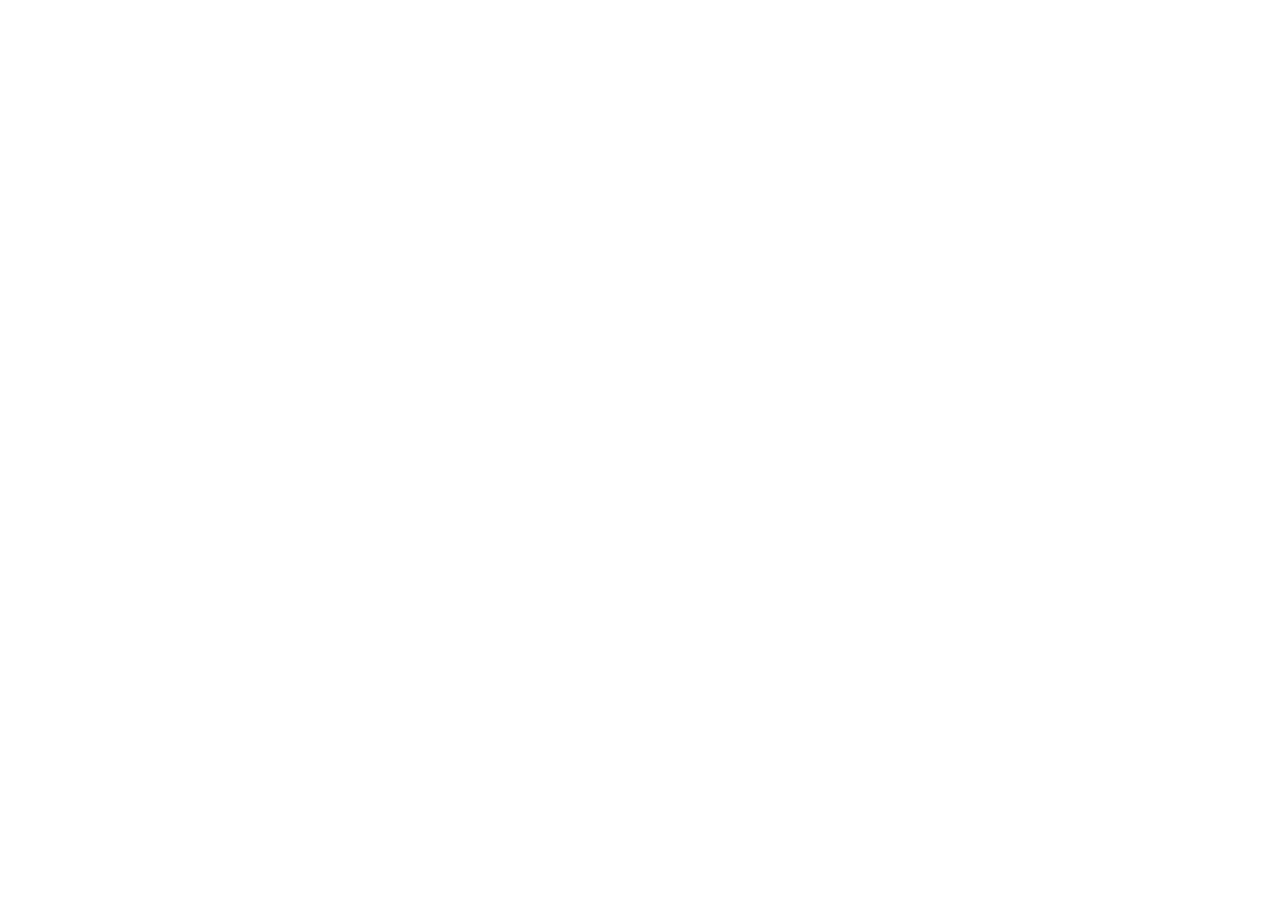
==== about.html @ 7eb4f056 "Add html portfolio with 4 pages" ====
<!DOCTYPE html>
<html lang="en">
<head>
    <meta charset="UTF-8">
    <meta name="viewport" content="width=device-width, initial-scale=1.0">
    <title>About me</title>
</head>
<body>
    
</body>
</html>
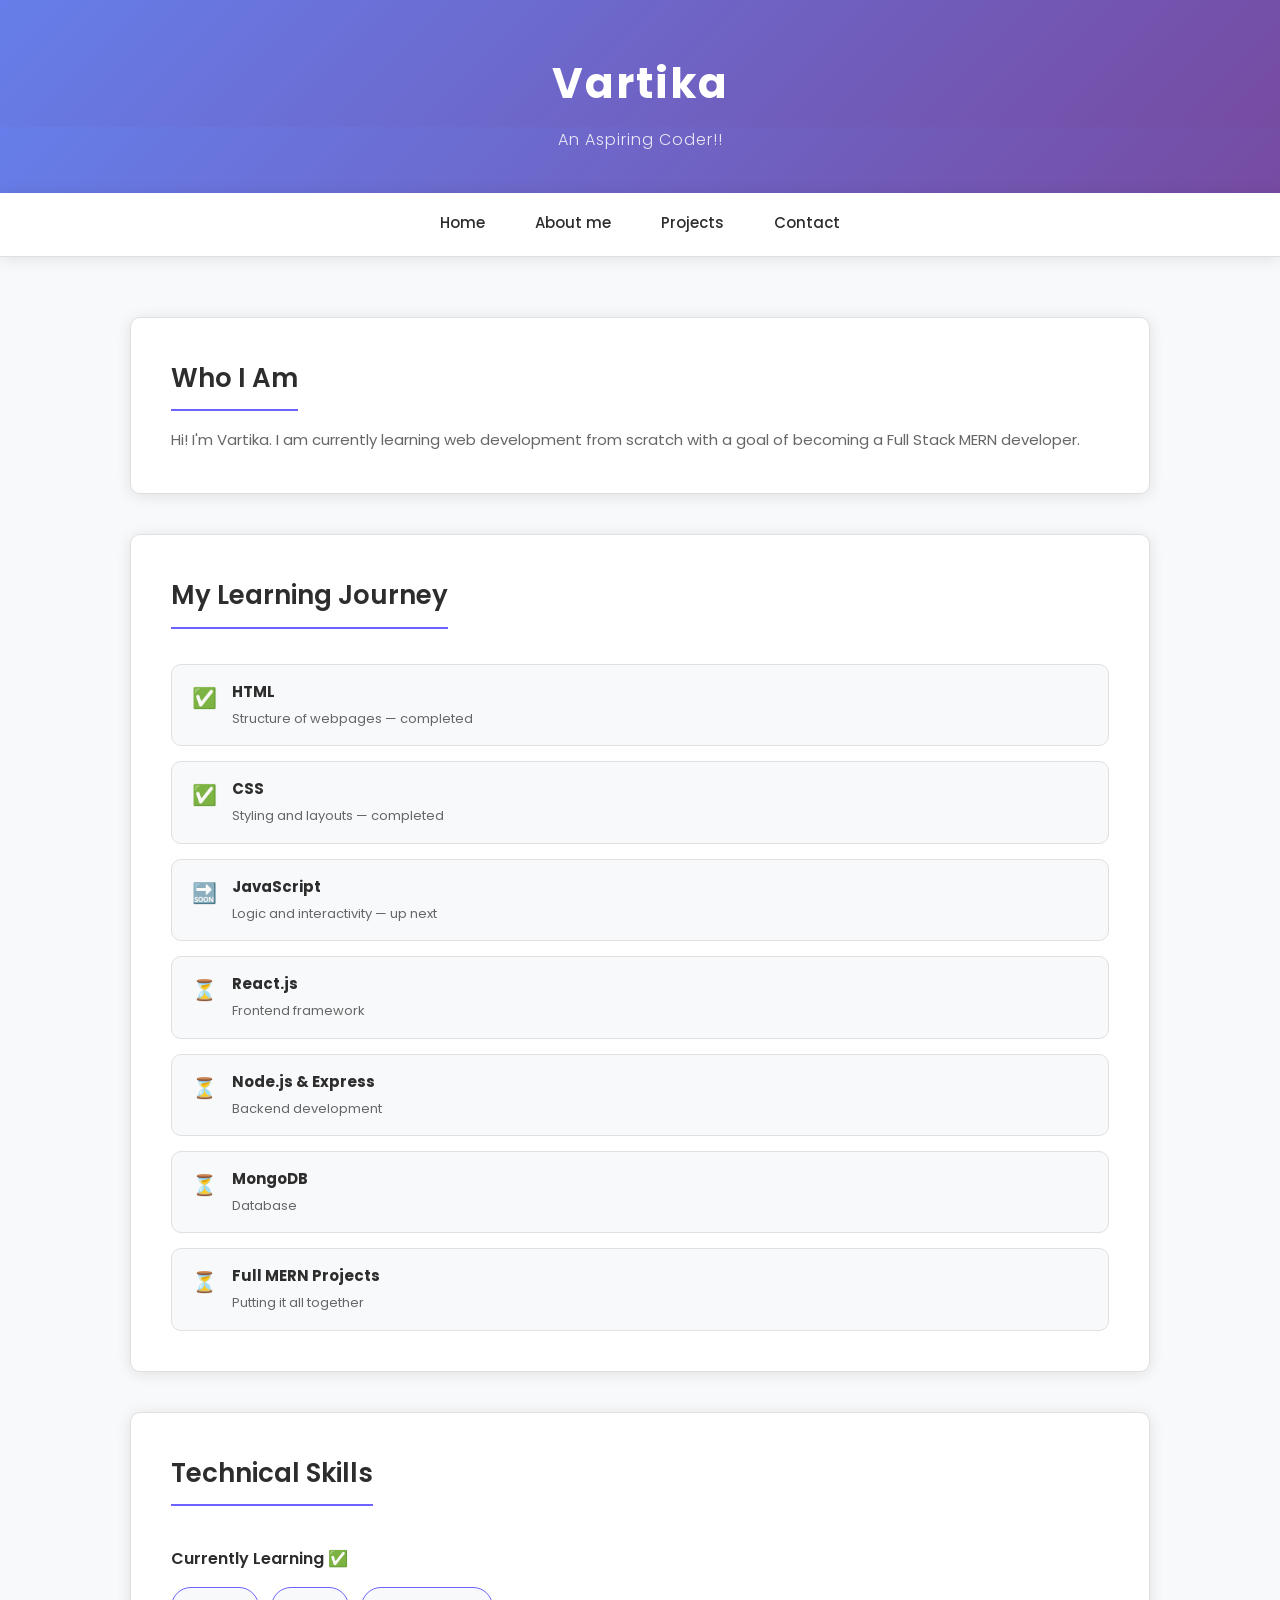
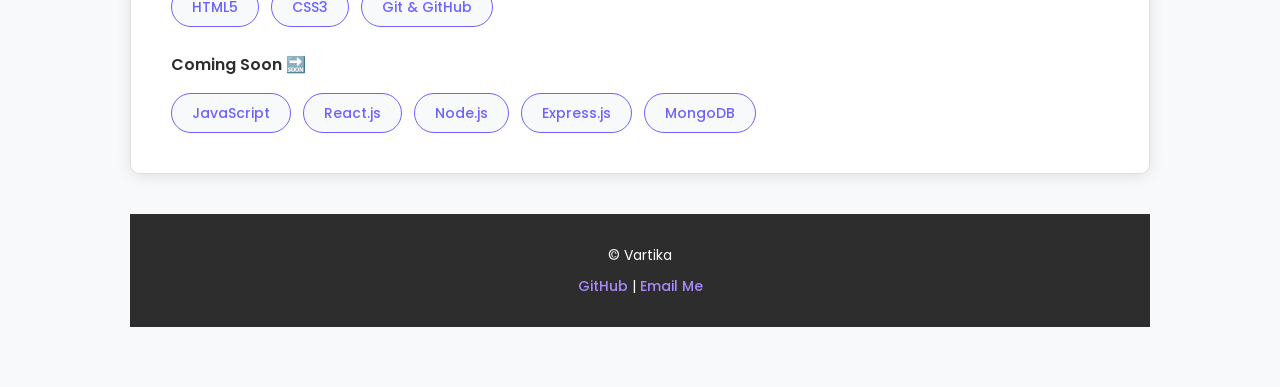
==== commit e7406256: "Complete CSS for all 4 pages" ====
--- a/about.html
+++ b/about.html
@@ -3,9 +3,123 @@
 <head>
     <meta charset="UTF-8">
     <meta name="viewport" content="width=device-width, initial-scale=1.0">
-    <title>About me</title>
+    <title>About Me — Vartika</title>
+    <link rel="stylesheet" href="style.css" />
+    <link href="https://fonts.googleapis.com/css2?family=Poppins:wght@300;400;500;600;700&display=swap" rel="stylesheet" />
 </head>
 <body>
-    
+
+    <!-- NAME & TAGLINE -->
+    <h1>Vartika</h1>
+    <p>An Aspiring Coder!!</p>
+
+    <!-- HEADER -->
+    <header>
+        <nav>
+            <a href="index.html">Home</a>
+            <a href="about.html">About me</a>
+            <a href="projects.html">Projects</a>
+            <a href="contact.html">Contact</a>
+        </nav>
+    </header>
+
+    <!-- MAIN -->
+    <main>
+
+        <!-- Who I am -->
+        <section>
+            <h2>Who I Am</h2>
+            <p>
+                Hi! I'm Vartika. I am currently learning web development
+                from scratch with a goal of becoming a Full Stack MERN
+                developer.
+            </p>
+        </section>
+
+        <!-- Learning Journey -->
+        <section>
+            <h2>My Learning Journey</h2>
+            <ol class="journey-list">
+                <li>
+                    <span class="done">✅</span>
+                    <div>
+                        <strong>HTML</strong>
+                        <p>Structure of webpages — completed</p>
+                    </div>
+                </li>
+                <li>
+                    <span class="done">✅</span>
+                    <div>
+                        <strong>CSS</strong>
+                        <p>Styling and layouts — completed</p>
+                    </div>
+                </li>
+                <li>
+                    <span class="current">🔜</span>
+                    <div>
+                        <strong>JavaScript</strong>
+                        <p>Logic and interactivity — up next</p>
+                    </div>
+                </li>
+                <li>
+                    <span>⏳</span>
+                    <div>
+                        <strong>React.js</strong>
+                        <p>Frontend framework</p>
+                    </div>
+                </li>
+                <li>
+                    <span>⏳</span>
+                    <div>
+                        <strong>Node.js & Express</strong>
+                        <p>Backend development</p>
+                    </div>
+                </li>
+                <li>
+                    <span>⏳</span>
+                    <div>
+                        <strong>MongoDB</strong>
+                        <p>Database</p>
+                    </div>
+                </li>
+                <li>
+                    <span>⏳</span>
+                    <div>
+                        <strong>Full MERN Projects</strong>
+                        <p>Putting it all together</p>
+                    </div>
+                </li>
+            </ol>
+        </section>
+
+        <!-- Technical Skills -->
+        <section>
+            <h2>Technical Skills</h2>
+
+            <h3 class="skills-heading">Currently Learning ✅</h3>
+            <ul>
+                <li>HTML5</li>
+                <li>CSS3</li>
+                <li>Git & GitHub</li>
+            </ul>
+
+            <h3 class="skills-heading">Coming Soon 🔜</h3>
+            <ul>
+                <li>JavaScript</li>
+                <li>React.js</li>
+                <li>Node.js</li>
+                <li>Express.js</li>
+                <li>MongoDB</li>
+            </ul>
+        </section>
+
+    <footer>
+        <p>&copy; Vartika</p>
+        <p>
+            <a href="https://github.com/Vartika1930" target="_blank">GitHub</a> |
+            <a href="mailto:vartikapandey1930@email.com">Email Me</a>
+        </p>
+    </footer>
+
 </body>
 </html>
--- a/style.css
+++ b/style.css
@@ -0,0 +1,554 @@
+/* ===== RESET ===== */
+* {
+    margin: 0;
+    padding: 0;
+    box-sizing: border-box;
+}
+
+/* ===== VARIABLES ===== */
+:root {
+    --primary: #6c63ff;
+    --primary-dark: #5548e0;
+    --text-dark: #2d2d2d;
+    --text-light: #666666;
+    --bg-light: #f8f9fa;
+    --white: #ffffff;
+    --border: #e0e0e0;
+    --shadow: 0 2px 15px rgba(0, 0, 0, 0.1);
+    --radius: 10px;
+}
+
+/* ===== BASE ===== */
+body {
+    font-family: 'Poppins', sans-serif;
+    background-color: var(--bg-light);
+    color: var(--text-dark);
+    line-height: 1.6;
+}
+
+a {
+    text-decoration: none;
+    color: var(--primary);
+    transition: color 0.3s ease;
+}
+
+a:hover {
+    color: var(--primary-dark);
+}
+
+/* ===== NAME & TAGLINE ===== */
+body > h1 {
+    text-align: center;
+    font-size: 42px;
+    font-weight: 700;
+    color: var(--white);
+    background: linear-gradient(135deg, #667eea, #764ba2);
+    padding: 50px 20px 10px 20px;
+    letter-spacing: 2px;
+}
+
+body > p {
+    text-align: center;
+    font-size: 16px;
+    color: rgba(255, 255, 255, 0.85);
+    background: linear-gradient(135deg, #667eea, #764ba2);
+    padding: 0 20px 40px 20px;
+    font-weight: 300;
+    letter-spacing: 1px;
+}
+
+/* ===== HEADER & NAV ===== */
+header {
+    background-color: var(--white);
+    border-bottom: 1px solid var(--border);
+    box-shadow: var(--shadow);
+    position: sticky;
+    top: 0;
+    z-index: 100;
+}
+
+nav {
+    display: flex;
+    justify-content: center;
+    gap: 10px;
+    padding: 0 40px;
+    max-width: 1100px;
+    margin: 0 auto;
+}
+
+nav a {
+    display: inline-block;
+    padding: 18px 20px;
+    font-size: 15px;
+    font-weight: 500;
+    color: var(--text-dark);
+    border-bottom: 3px solid transparent;
+    transition: all 0.3s ease;
+}
+
+nav a:hover {
+    color: var(--primary);
+    border-bottom: 3px solid var(--primary);
+}
+
+/* ===== MAIN ===== */
+main {
+    max-width: 1100px;
+    margin: 60px auto;
+    padding: 0 40px;
+    display: flex;
+    flex-direction: column;
+    gap: 40px;
+}
+
+/* ===== SECTIONS ===== */
+section {
+    background-color: var(--white);
+    border-radius: var(--radius);
+    padding: 40px;
+    box-shadow: var(--shadow);
+    border: 1px solid var(--border);
+}
+
+section h2 {
+    font-size: 26px;
+    font-weight: 600;
+    color: var(--text-dark);
+    margin-bottom: 15px;
+    padding-bottom: 10px;
+    border-bottom: 2px solid var(--primary);
+    display: inline-block;
+}
+
+section p {
+    font-size: 15px;
+    color: var(--text-light);
+    line-height: 1.8;
+}
+
+section p a {
+    font-weight: 600;
+    color: var(--primary);
+    border-bottom: 1px dashed var(--primary);
+    padding-bottom: 2px;
+}
+
+section p a:hover {
+    color: var(--primary-dark);
+    border-bottom: 1px solid var(--primary-dark);
+}
+
+/* ===== SKILLS LIST ===== */
+ul {
+    list-style: none;
+    display: flex;
+    flex-wrap: wrap;
+    gap: 12px;
+    margin-top: 15px;
+}
+
+ul li {
+    background-color: var(--bg-light);
+    color: var(--primary);
+    border: 1px solid var(--primary);
+    padding: 8px 20px;
+    border-radius: 50px;
+    font-size: 14px;
+    font-weight: 500;
+    transition: all 0.3s ease;
+    cursor: default;
+}
+
+ul li:hover {
+    background-color: var(--primary);
+    color: var(--white);
+    transform: translateY(-3px);
+    box-shadow: 0 5px 15px rgba(108, 99, 255, 0.3);
+}
+
+/* ===== GOAL BOX ===== */
+.goal-box {
+    background: linear-gradient(135deg, #f5f7ff, #e8e6ff);
+    border-left: 4px solid var(--primary);
+    padding: 25px 30px;
+    border-radius: var(--radius);
+    font-size: 15px;
+    line-height: 1.9;
+    color: var(--text-dark);
+    margin-top: 15px;
+}
+
+/* ===== FOOTER ===== */
+footer {
+    background-color: var(--text-dark);
+    color: var(--white);
+    text-align: center;
+    padding: 30px 20px;
+    font-size: 14px;
+    display: flex;
+    flex-direction: column;
+    gap: 8px;
+}
+
+footer a {
+    color: #a78bfa;
+    font-weight: 500;
+    transition: color 0.3s ease;
+}
+
+footer a:hover {
+    color: var(--white);
+}
+
+/* ================================================
+   ABOUT PAGE
+   ================================================ */
+
+.journey-list {
+    list-style: none;
+    display: flex;
+    flex-direction: column;
+    gap: 15px;
+    margin-top: 20px;
+}
+
+.journey-list li {
+    display: flex;
+    align-items: flex-start;
+    gap: 15px;
+    background-color: var(--bg-light);
+    padding: 15px 20px;
+    border-radius: var(--radius);
+    border: 1px solid var(--border);
+    transition: all 0.3s ease;
+}
+
+.journey-list li:hover {
+    border-color: var(--primary);
+    box-shadow: 0 3px 10px rgba(108, 99, 255, 0.1);
+    transform: translateX(5px);
+}
+
+.journey-list li span {
+    font-size: 20px;
+    margin-top: 2px;
+}
+
+.journey-list li strong {
+    font-size: 15px;
+    color: var(--text-dark);
+    display: block;
+    margin-bottom: 3px;
+}
+
+.journey-list li p {
+    font-size: 13px;
+    color: var(--text-light);
+    margin: 0;
+}
+
+.skills-heading {
+    font-size: 16px;
+    font-weight: 600;
+    color: var(--text-dark);
+    margin: 25px 0 10px 0;
+}
+
+/* ================================================
+   PROJECTS PAGE
+   ================================================ */
+
+.table-wrapper {
+    overflow-x: auto;
+    margin-top: 20px;
+    border-radius: var(--radius);
+    border: 1px solid var(--border);
+}
+
+table {
+    width: 100%;
+    border-collapse: collapse;
+    font-size: 14px;
+}
+
+thead {
+    background: linear-gradient(135deg, #667eea, #764ba2);
+    color: var(--white);
+}
+
+thead th {
+    padding: 15px 20px;
+    text-align: left;
+    font-weight: 600;
+    font-size: 14px;
+    white-space: nowrap;
+}
+
+tbody tr {
+    border-bottom: 1px solid var(--border);
+    transition: background-color 0.2s ease;
+}
+
+tbody tr:last-child {
+    border-bottom: none;
+}
+
+tbody tr:hover {
+    background-color: #f5f7ff;
+}
+
+tbody td {
+    padding: 15px 20px;
+    color: var(--text-dark);
+    vertical-align: middle;
+}
+
+.tech-tag {
+    display: inline-block;
+    background-color: #ede9fe;
+    color: var(--primary);
+    padding: 3px 10px;
+    border-radius: 20px;
+    font-size: 12px;
+    font-weight: 500;
+    margin: 2px 2px;
+}
+
+.status {
+    display: inline-block;
+    padding: 4px 12px;
+    border-radius: 20px;
+    font-size: 12px;
+    font-weight: 500;
+    white-space: nowrap;
+}
+
+.status.done {
+    background-color: #e8f5e9;
+    color: #2e7d32;
+}
+
+.status.soon {
+    background-color: #fff8e1;
+    color: #f57f17;
+}
+
+.table-link {
+    color: var(--primary);
+    font-weight: 500;
+    font-size: 13px;
+    padding: 5px 12px;
+    border: 1px solid var(--primary);
+    border-radius: 20px;
+    transition: all 0.3s ease;
+    white-space: nowrap;
+}
+
+.table-link:hover {
+    background-color: var(--primary);
+    color: var(--white);
+}
+
+/* ================================================
+   CONTACT PAGE
+   ================================================ */
+
+.contact-form {
+    display: flex;
+    flex-direction: column;
+    gap: 20px;
+    margin-top: 20px;
+}
+
+.form-group {
+    display: flex;
+    flex-direction: column;
+    gap: 7px;
+}
+
+.form-group label {
+    font-size: 14px;
+    font-weight: 500;
+    color: var(--text-dark);
+}
+
+.form-group input,
+.form-group textarea {
+    width: 100%;
+    padding: 12px 16px;
+    border: 1.5px solid var(--border);
+    border-radius: var(--radius);
+    font-family: 'Poppins', sans-serif;
+    font-size: 14px;
+    color: var(--text-dark);
+    background-color: var(--bg-light);
+    transition: all 0.3s ease;
+    outline: none;
+}
+
+.form-group input:focus,
+.form-group textarea:focus {
+    border-color: var(--primary);
+    background-color: var(--white);
+    box-shadow: 0 0 0 3px rgba(108, 99, 255, 0.1);
+}
+
+.form-group input::placeholder,
+.form-group textarea::placeholder {
+    color: #aaaaaa;
+    font-size: 13px;
+}
+
+.form-group textarea {
+    resize: vertical;
+    min-height: 130px;
+}
+
+.form-buttons {
+    display: flex;
+    gap: 15px;
+    flex-wrap: wrap;
+}
+
+.btn-submit {
+    background: linear-gradient(135deg, #667eea, #764ba2);
+    color: var(--white);
+    border: none;
+    padding: 12px 35px;
+    border-radius: 50px;
+    font-family: 'Poppins', sans-serif;
+    font-size: 15px;
+    font-weight: 600;
+    cursor: pointer;
+    transition: all 0.3s ease;
+}
+
+.btn-submit:hover {
+    transform: translateY(-2px);
+    box-shadow: 0 5px 20px rgba(108, 99, 255, 0.4);
+}
+
+.btn-reset {
+    background-color: transparent;
+    color: var(--text-light);
+    border: 1.5px solid var(--border);
+    padding: 12px 35px;
+    border-radius: 50px;
+    font-family: 'Poppins', sans-serif;
+    font-size: 15px;
+    font-weight: 500;
+    cursor: pointer;
+    transition: all 0.3s ease;
+}
+
+.btn-reset:hover {
+    border-color: var(--text-dark);
+    color: var(--text-dark);
+}
+
+.contact-links {
+    list-style: none;
+    display: flex;
+    flex-direction: column;
+    gap: 15px;
+    margin-top: 15px;
+}
+
+.contact-links li {
+    display: flex;
+    align-items: center;
+    gap: 15px;
+    background-color: var(--bg-light);
+    padding: 15px 20px;
+    border-radius: var(--radius);
+    border: 1px solid var(--border);
+    transition: all 0.3s ease;
+}
+
+.contact-links li:hover {
+    border-color: var(--primary);
+    transform: translateX(5px);
+}
+
+.contact-links li span {
+    font-size: 22px;
+}
+
+.contact-links li a {
+    font-size: 14px;
+    font-weight: 500;
+    color: var(--primary);
+}
+
+/* ================================================
+   RESPONSIVE
+   ================================================ */
+
+@media (max-width: 768px) {
+    body > h1 {
+        font-size: 32px;
+        padding-top: 40px;
+    }
+
+    nav {
+        gap: 0;
+        padding: 0 20px;
+    }
+
+    nav a {
+        padding: 15px 12px;
+        font-size: 14px;
+    }
+
+    main {
+        margin: 40px auto;
+        padding: 0 20px;
+    }
+
+    section {
+        padding: 30px 25px;
+    }
+
+    .journey-list li {
+        padding: 12px 15px;
+    }
+
+    thead th {
+        padding: 12px 15px;
+    }
+
+    tbody td {
+        padding: 12px 15px;
+    }
+
+    .form-buttons {
+        flex-direction: column;
+    }
+
+    .btn-submit,
+    .btn-reset {
+        width: 100%;
+        text-align: center;
+    }
+}
+
+@media (max-width: 480px) {
+    body > h1 {
+        font-size: 26px;
+        letter-spacing: 1px;
+    }
+
+    nav a {
+        font-size: 13px;
+        padding: 12px 10px;
+    }
+
+    ul {
+        gap: 8px;
+    }
+
+    ul li {
+        font-size: 13px;
+        padding: 6px 15px;
+    }
+}
